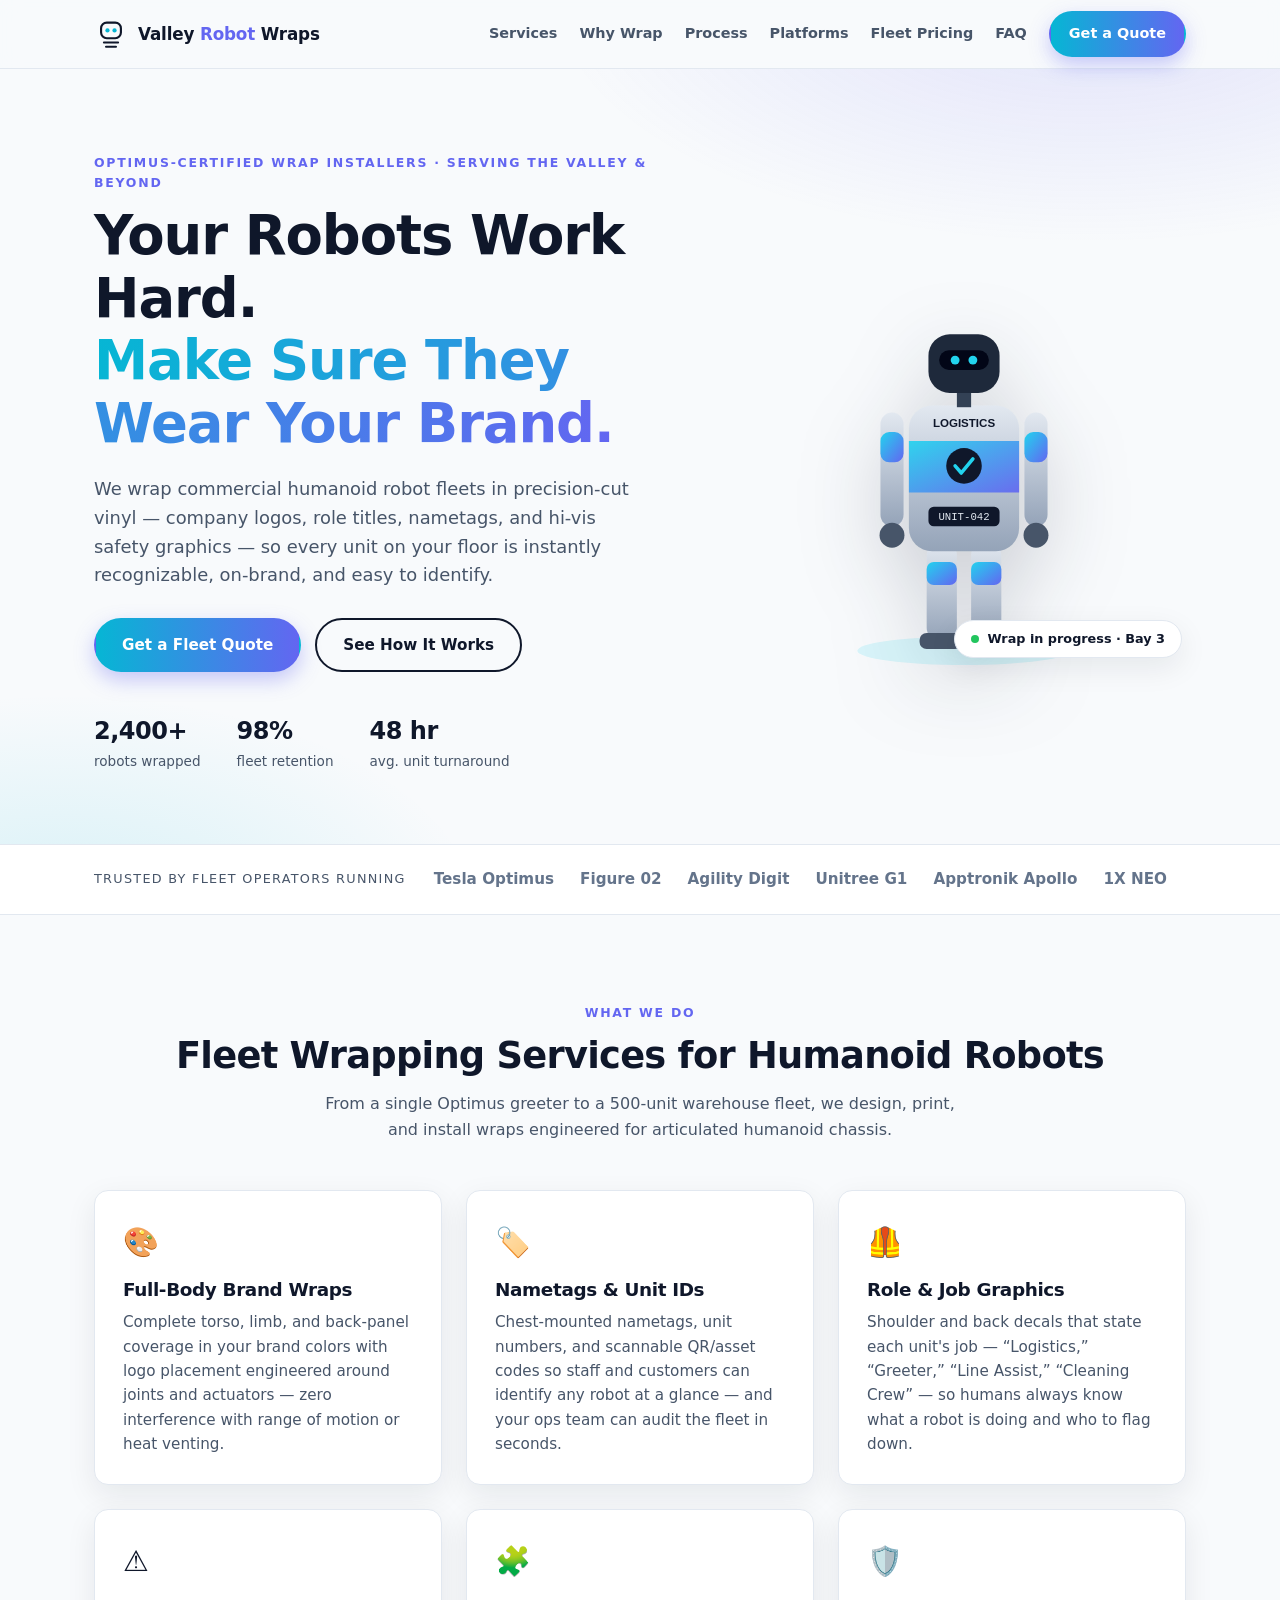
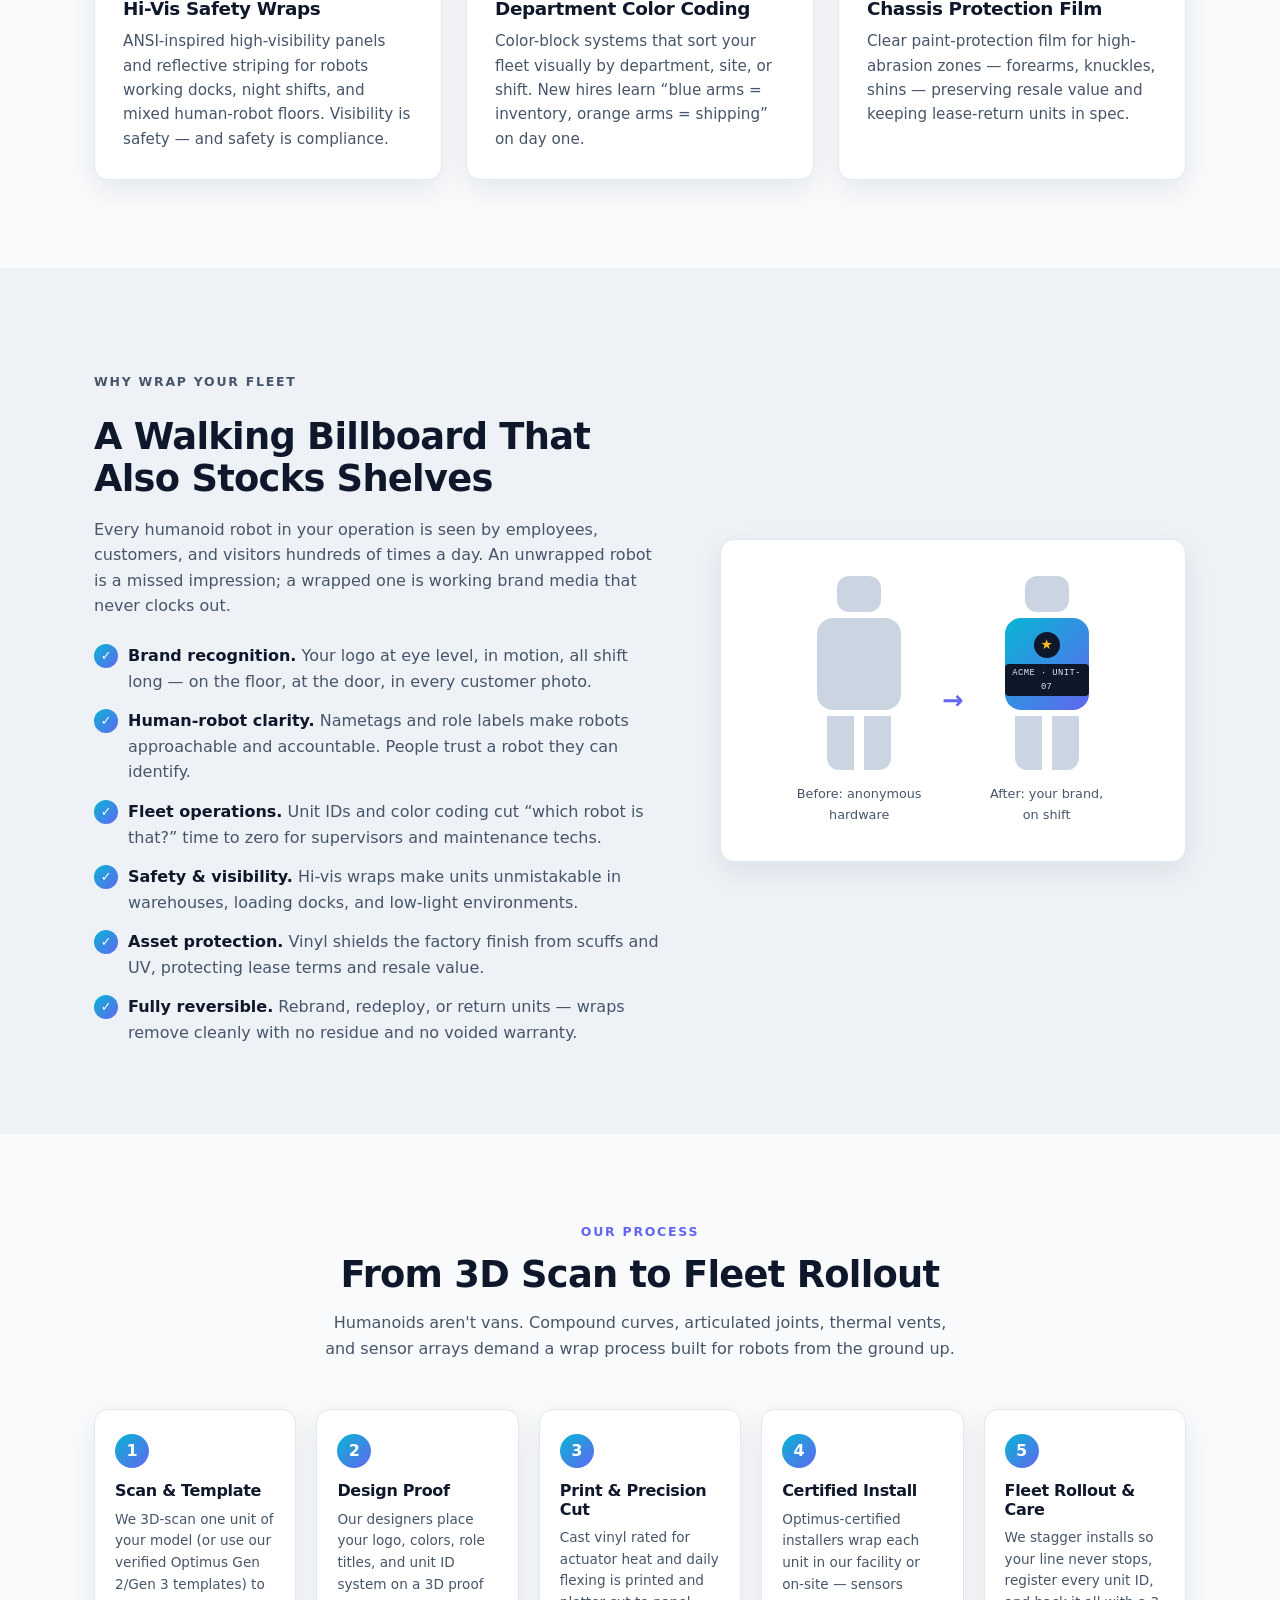
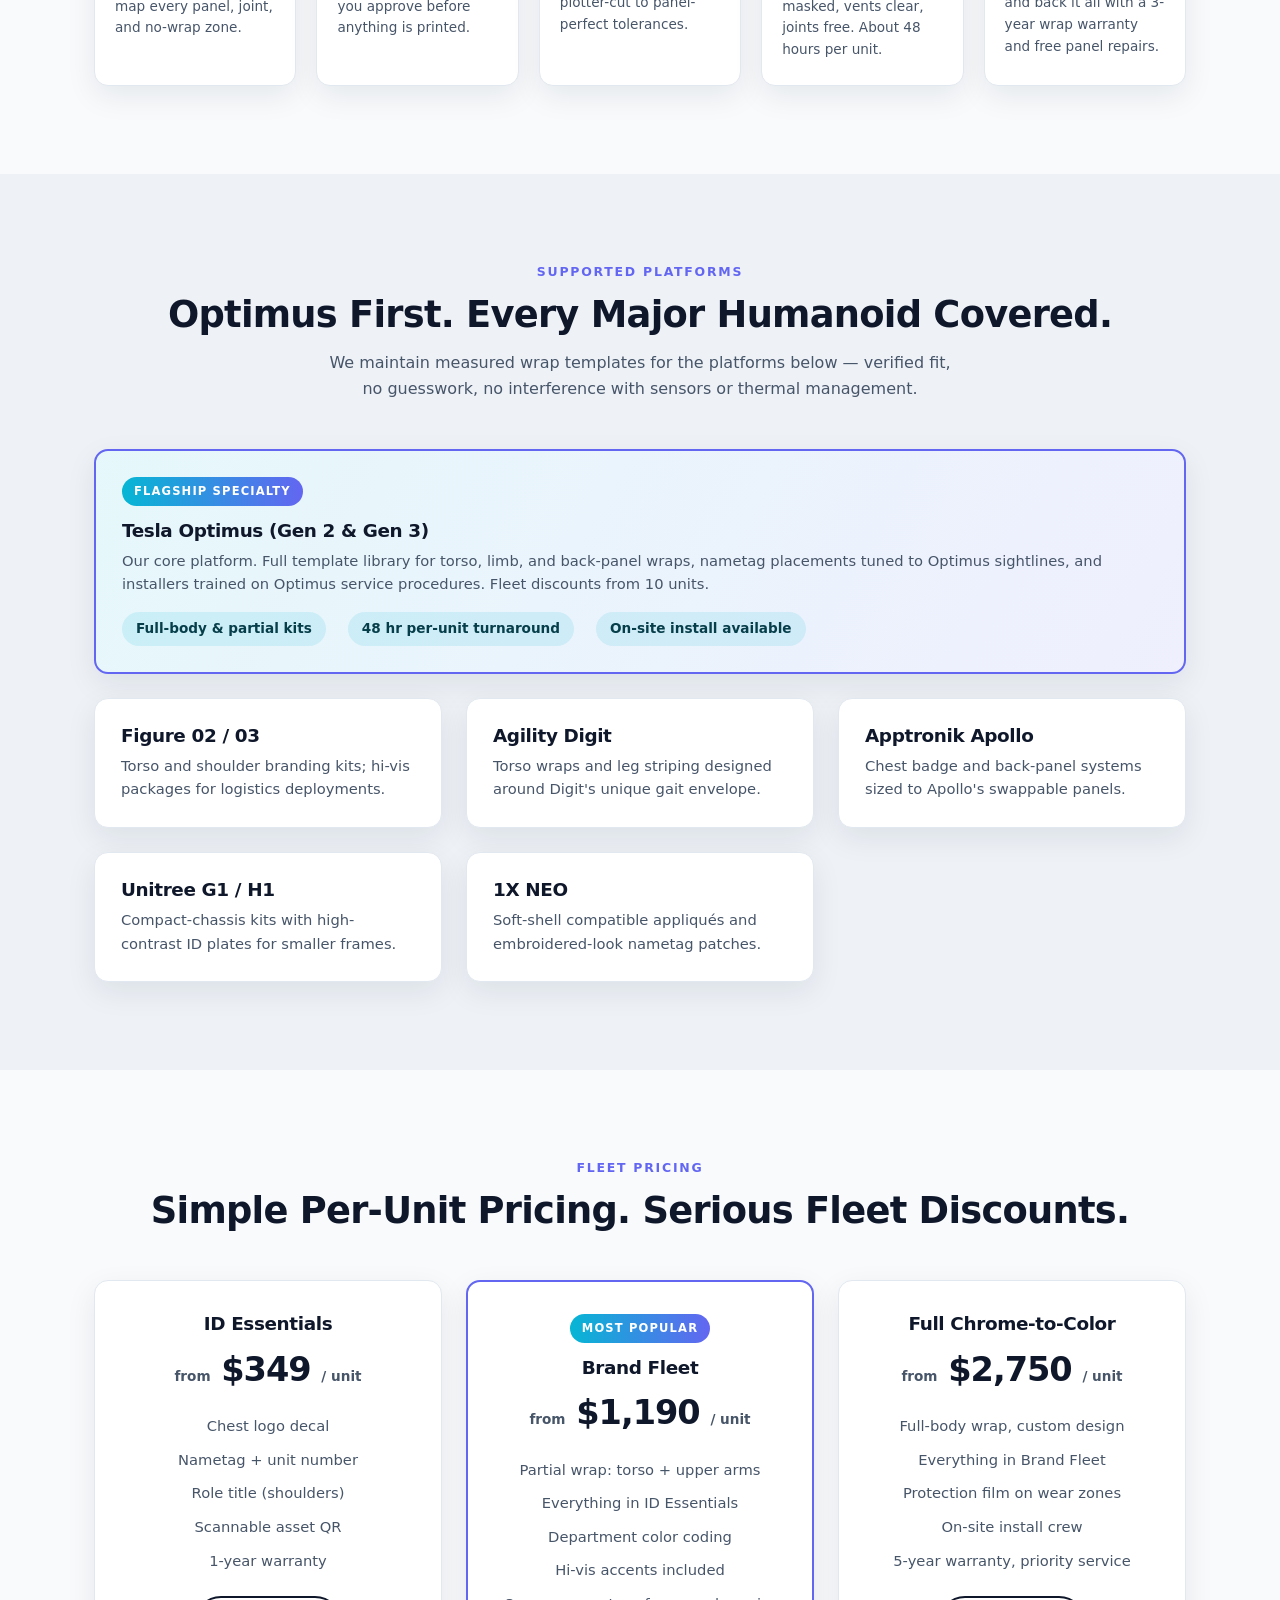
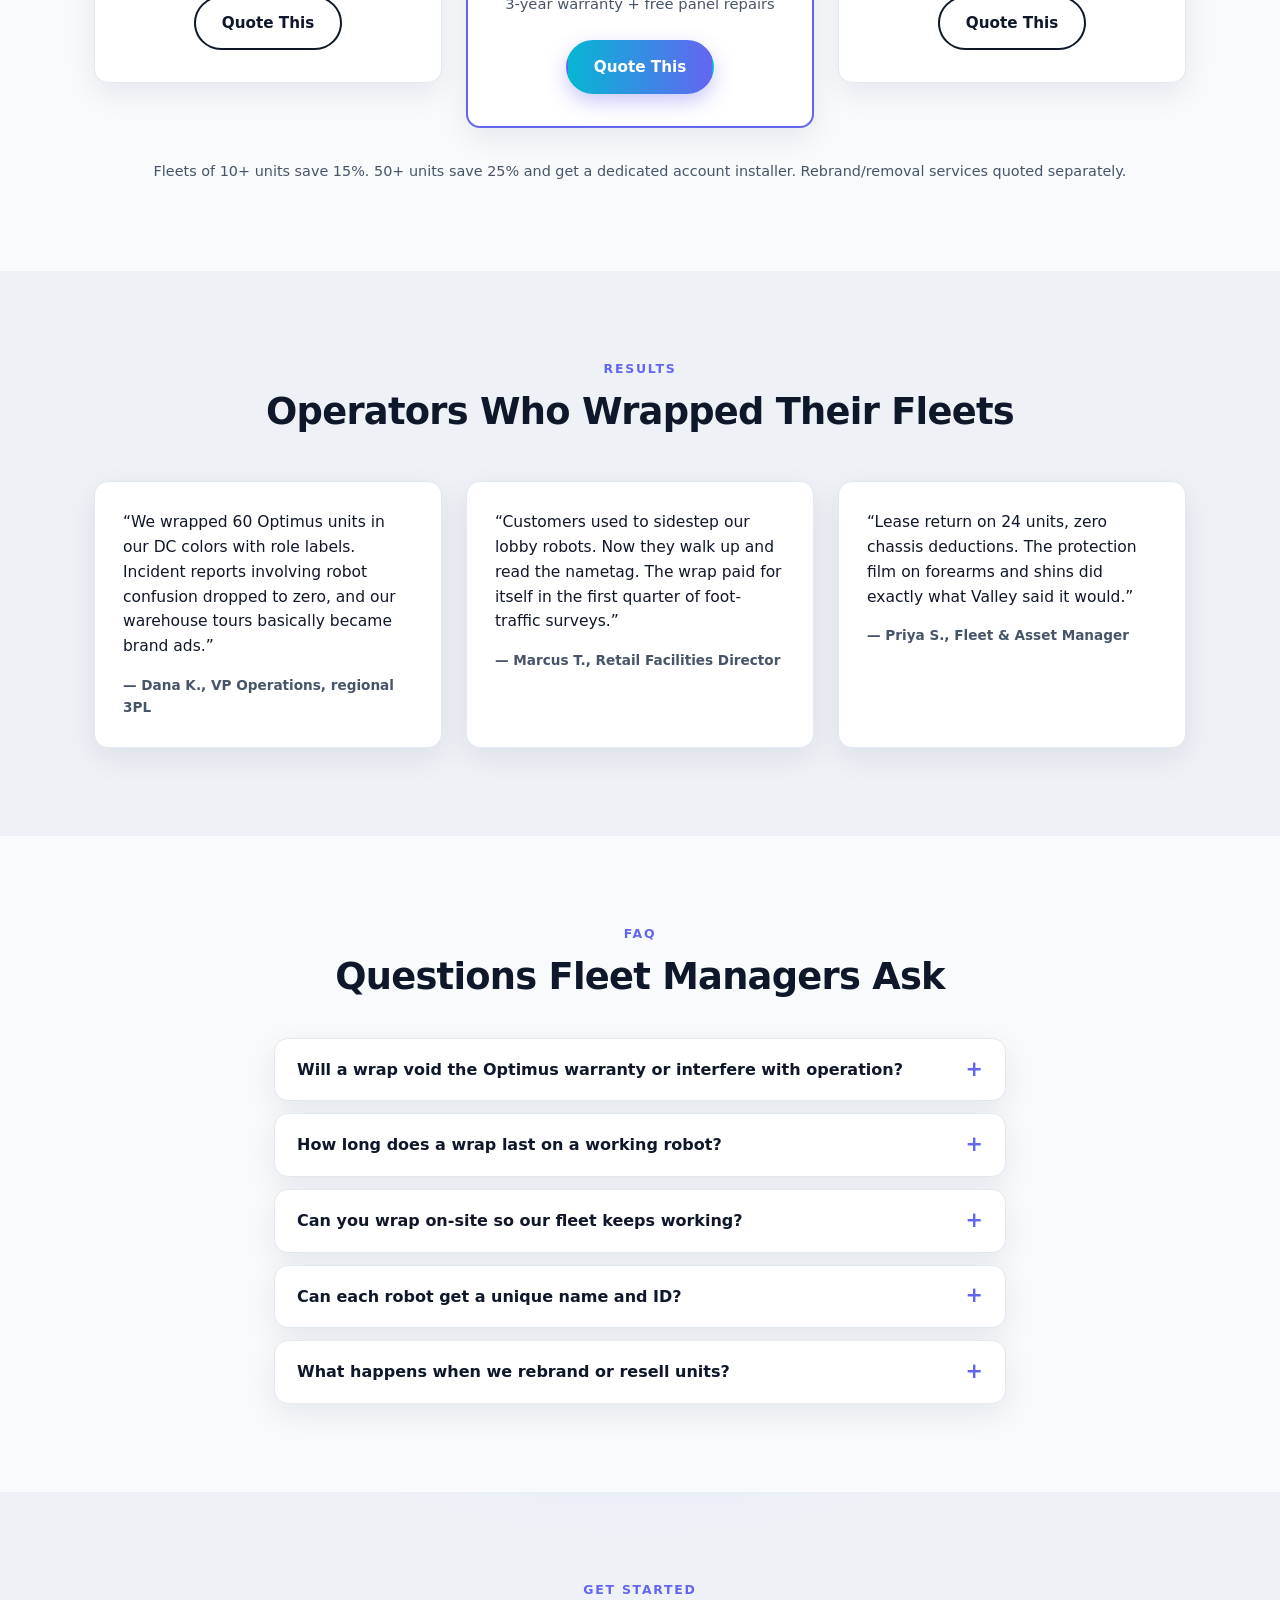
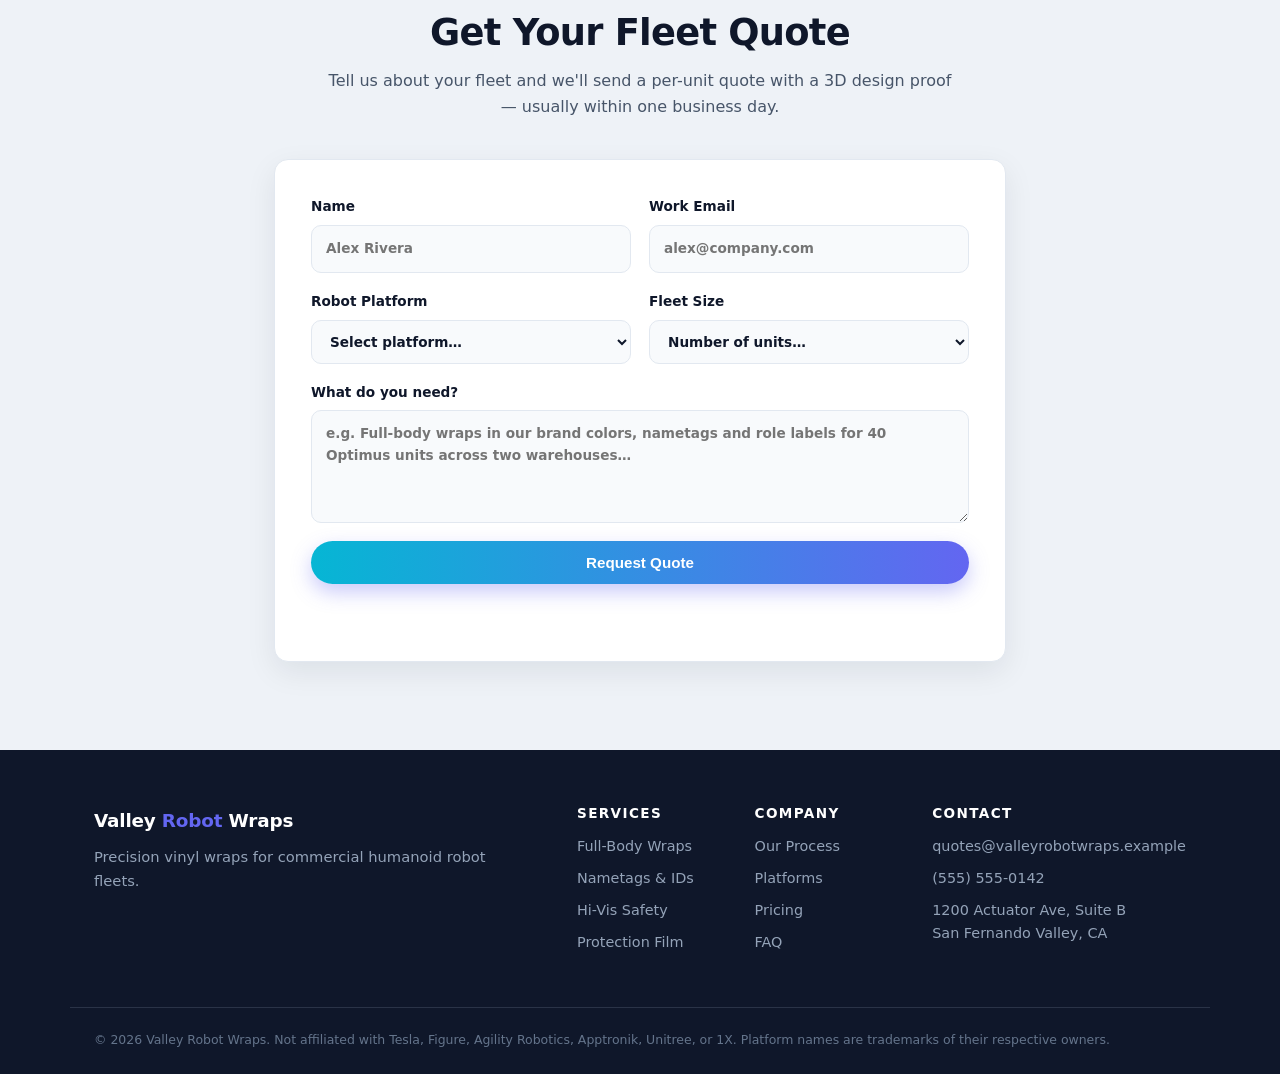
==== index.html @ a6873494 "Add Valley Robot Wraps marketing site for humanoid robot fleet wrapping Static single-page site for " ====
<!DOCTYPE html>
<html lang="en">
<head>
  <meta charset="UTF-8">
  <meta name="viewport" content="width=device-width, initial-scale=1.0">
  <title>Valley Robot Wraps — Humanoid Robot Fleet Branding &amp; Vinyl Wraps</title>
  <meta name="description" content="Valley Robot Wraps applies precision vinyl wraps to commercial humanoid robot fleets — company logos, role labels, nametags, and hi-vis safety graphics. Optimus-certified installers.">
  <link rel="preconnect" href="https://fonts.googleapis.com">
  <link rel="icon" href="data:image/svg+xml,<svg xmlns='http://www.w3.org/2000/svg' viewBox='0 0 100 100'><text y='.9em' font-size='90'>🤖</text></svg>">
  <link rel="stylesheet" href="css/style.css">
</head>
<body>

  <!-- ===== Header ===== -->
  <header class="site-header" id="top">
    <div class="container header-inner">
      <a class="logo" href="#top" aria-label="Valley Robot Wraps home">
        <svg class="logo-mark" viewBox="0 0 48 48" aria-hidden="true">
          <rect x="10" y="8" width="28" height="22" rx="8" fill="none" stroke="currentColor" stroke-width="3"/>
          <circle cx="19" cy="19" r="3" fill="var(--accent)"/>
          <circle cx="29" cy="19" r="3" fill="var(--accent)"/>
          <path d="M14 36h20M17 42h14" stroke="currentColor" stroke-width="3" stroke-linecap="round"/>
        </svg>
        <span class="logo-text">Valley <em>Robot</em> Wraps</span>
      </a>
      <nav class="site-nav" id="site-nav" aria-label="Main navigation">
        <a href="#services">Services</a>
        <a href="#why-wrap">Why Wrap</a>
        <a href="#process">Process</a>
        <a href="#platforms">Platforms</a>
        <a href="#pricing">Fleet Pricing</a>
        <a href="#faq">FAQ</a>
        <a href="#quote" class="btn btn-small btn-accent">Get a Quote</a>
      </nav>
      <button class="nav-toggle" id="nav-toggle" aria-label="Toggle menu" aria-expanded="false">
        <span></span><span></span><span></span>
      </button>
    </div>
  </header>

  <main>
    <!-- ===== Hero ===== -->
    <section class="hero">
      <div class="container hero-inner">
        <div class="hero-copy">
          <p class="eyebrow">Optimus-Certified Wrap Installers · Serving the Valley &amp; Beyond</p>
          <h1>Your Robots Work Hard.<br><span class="grad">Make Sure They Wear Your Brand.</span></h1>
          <p class="lead">
            We wrap commercial humanoid robot fleets in precision-cut vinyl — company logos,
            role titles, nametags, and hi-vis safety graphics — so every unit on your floor
            is instantly recognizable, on-brand, and easy to identify.
          </p>
          <div class="hero-cta">
            <a class="btn btn-accent" href="#quote">Get a Fleet Quote</a>
            <a class="btn btn-ghost" href="#process">See How It Works</a>
          </div>
          <ul class="hero-stats">
            <li><strong>2,400+</strong><span>robots wrapped</span></li>
            <li><strong>98%</strong><span>fleet retention</span></li>
            <li><strong>48 hr</strong><span>avg. unit turnaround</span></li>
          </ul>
        </div>
        <div class="hero-art" aria-hidden="true">
          <!-- Wrapped humanoid robot illustration -->
          <svg viewBox="0 0 360 480" class="robot-svg">
            <defs>
              <linearGradient id="wrapGrad" x1="0" y1="0" x2="1" y2="1">
                <stop offset="0" stop-color="#22d3ee"/>
                <stop offset="1" stop-color="#6366f1"/>
              </linearGradient>
              <linearGradient id="bodyGrad" x1="0" y1="0" x2="0" y2="1">
                <stop offset="0" stop-color="#e2e8f0"/>
                <stop offset="1" stop-color="#94a3b8"/>
              </linearGradient>
            </defs>
            <!-- glow -->
            <ellipse cx="180" cy="452" rx="120" ry="16" fill="rgba(34,211,238,.15)"/>
            <!-- legs -->
            <rect x="138" y="330" width="34" height="110" rx="14" fill="url(#bodyGrad)"/>
            <rect x="188" y="330" width="34" height="110" rx="14" fill="url(#bodyGrad)"/>
            <rect x="138" y="352" width="34" height="26" rx="8" fill="url(#wrapGrad)"/>
            <rect x="188" y="352" width="34" height="26" rx="8" fill="url(#wrapGrad)"/>
            <rect x="130" y="432" width="48" height="18" rx="8" fill="#475569"/>
            <rect x="182" y="432" width="48" height="18" rx="8" fill="#475569"/>
            <!-- torso, wrapped -->
            <rect x="118" y="176" width="124" height="164" rx="26" fill="url(#bodyGrad)"/>
            <path d="M118 216 h124 v58 a0 0 0 0 1 0 0 h-124 z" fill="url(#wrapGrad)" opacity=".92"/>
            <!-- chest logo badge -->
            <circle cx="180" cy="244" r="20" fill="#0f172a"/>
            <path d="M170 244l7 8 13-16" stroke="#22d3ee" stroke-width="4" fill="none" stroke-linecap="round" stroke-linejoin="round"/>
            <!-- nametag -->
            <rect x="140" y="290" width="80" height="22" rx="6" fill="#0f172a"/>
            <text x="180" y="305" text-anchor="middle" font-family="monospace" font-size="12" fill="#e2e8f0">UNIT-042</text>
            <!-- arms -->
            <rect x="86" y="184" width="26" height="128" rx="13" fill="url(#bodyGrad)"/>
            <rect x="248" y="184" width="26" height="128" rx="13" fill="url(#bodyGrad)"/>
            <rect x="86" y="206" width="26" height="34" rx="10" fill="url(#wrapGrad)"/>
            <rect x="248" y="206" width="26" height="34" rx="10" fill="url(#wrapGrad)"/>
            <circle cx="99" cy="322" r="14" fill="#475569"/>
            <circle cx="261" cy="322" r="14" fill="#475569"/>
            <!-- head -->
            <rect x="140" y="96" width="80" height="66" rx="24" fill="#1e293b"/>
            <rect x="152" y="114" width="56" height="22" rx="11" fill="#020617"/>
            <circle cx="170" cy="125" r="5" fill="#22d3ee"/>
            <circle cx="190" cy="125" r="5" fill="#22d3ee"/>
            <rect x="172" y="162" width="16" height="16" fill="#334155"/>
            <!-- shoulder role stripe -->
            <text x="180" y="200" text-anchor="middle" font-family="Arial, sans-serif" font-weight="700" font-size="13" fill="#0f172a">LOGISTICS</text>
          </svg>
          <div class="hero-badge">
            <span class="dot"></span> Wrap in progress · Bay 3
          </div>
        </div>
      </div>
    </section>

    <!-- ===== Trust bar ===== -->
    <section class="trustbar" aria-label="Trusted by">
      <div class="container">
        <p>Trusted by fleet operators running</p>
        <ul>
          <li>Tesla Optimus</li>
          <li>Figure 02</li>
          <li>Agility Digit</li>
          <li>Unitree G1</li>
          <li>Apptronik Apollo</li>
          <li>1X NEO</li>
        </ul>
      </div>
    </section>

    <!-- ===== Services ===== -->
    <section class="section" id="services">
      <div class="container">
        <p class="eyebrow center">What We Do</p>
        <h2 class="center">Fleet Wrapping Services for Humanoid Robots</h2>
        <p class="section-sub center">
          From a single Optimus greeter to a 500-unit warehouse fleet, we design, print,
          and install wraps engineered for articulated humanoid chassis.
        </p>
        <div class="grid cards-3">
          <article class="card">
            <div class="card-icon" aria-hidden="true">🎨</div>
            <h3>Full-Body Brand Wraps</h3>
            <p>Complete torso, limb, and back-panel coverage in your brand colors with logo
               placement engineered around joints and actuators — zero interference with
               range of motion or heat venting.</p>
          </article>
          <article class="card">
            <div class="card-icon" aria-hidden="true">🏷️</div>
            <h3>Nametags &amp; Unit IDs</h3>
            <p>Chest-mounted nametags, unit numbers, and scannable QR/asset codes so staff
               and customers can identify any robot at a glance — and your ops team can
               audit the fleet in seconds.</p>
          </article>
          <article class="card">
            <div class="card-icon" aria-hidden="true">🦺</div>
            <h3>Role &amp; Job Graphics</h3>
            <p>Shoulder and back decals that state each unit's job — “Logistics,”
               “Greeter,” “Line Assist,” “Cleaning Crew” — so humans always know what a
               robot is doing and who to flag down.</p>
          </article>
          <article class="card">
            <div class="card-icon" aria-hidden="true">⚠️</div>
            <h3>Hi-Vis Safety Wraps</h3>
            <p>ANSI-inspired high-visibility panels and reflective striping for robots
               working docks, night shifts, and mixed human-robot floors. Visibility is
               safety — and safety is compliance.</p>
          </article>
          <article class="card">
            <div class="card-icon" aria-hidden="true">🧩</div>
            <h3>Department Color Coding</h3>
            <p>Color-block systems that sort your fleet visually by department, site, or
               shift. New hires learn “blue arms = inventory, orange arms = shipping” on
               day one.</p>
          </article>
          <article class="card">
            <div class="card-icon" aria-hidden="true">🛡️</div>
            <h3>Chassis Protection Film</h3>
            <p>Clear paint-protection film for high-abrasion zones — forearms, knuckles,
               shins — preserving resale value and keeping lease-return units in
               spec.</p>
          </article>
        </div>
      </div>
    </section>

    <!-- ===== Why Wrap ===== -->
    <section class="section alt" id="why-wrap">
      <div class="container split">
        <div class="split-copy">
          <p class="eyebrow">Why Wrap Your Fleet</p>
          <h2>A Walking Billboard That Also Stocks Shelves</h2>
          <p>
            Every humanoid robot in your operation is seen by employees, customers, and
            visitors hundreds of times a day. An unwrapped robot is a missed impression;
            a wrapped one is working brand media that never clocks out.
          </p>
          <ul class="checklist">
            <li><strong>Brand recognition.</strong> Your logo at eye level, in motion, all shift long — on the floor, at the door, in every customer photo.</li>
            <li><strong>Human-robot clarity.</strong> Nametags and role labels make robots approachable and accountable. People trust a robot they can identify.</li>
            <li><strong>Fleet operations.</strong> Unit IDs and color coding cut “which robot is that?” time to zero for supervisors and maintenance techs.</li>
            <li><strong>Safety &amp; visibility.</strong> Hi-vis wraps make units unmistakable in warehouses, loading docks, and low-light environments.</li>
            <li><strong>Asset protection.</strong> Vinyl shields the factory finish from scuffs and UV, protecting lease terms and resale value.</li>
            <li><strong>Fully reversible.</strong> Rebrand, redeploy, or return units — wraps remove cleanly with no residue and no voided warranty.</li>
          </ul>
        </div>
        <div class="split-art" aria-hidden="true">
          <div class="compare">
            <div class="compare-col">
              <div class="mini-bot plain">
                <div class="mb-head"></div>
                <div class="mb-torso"></div>
                <div class="mb-legs"></div>
              </div>
              <p class="compare-label">Before: anonymous hardware</p>
            </div>
            <div class="compare-arrow">→</div>
            <div class="compare-col">
              <div class="mini-bot wrapped">
                <div class="mb-head"></div>
                <div class="mb-torso"><span class="mb-logo">★</span><span class="mb-tag">ACME · UNIT-07</span></div>
                <div class="mb-legs"></div>
              </div>
              <p class="compare-label">After: your brand, on shift</p>
            </div>
          </div>
        </div>
      </div>
    </section>

    <!-- ===== Process ===== -->
    <section class="section" id="process">
      <div class="container">
        <p class="eyebrow center">Our Process</p>
        <h2 class="center">From 3D Scan to Fleet Rollout</h2>
        <p class="section-sub center">
          Humanoids aren't vans. Compound curves, articulated joints, thermal vents, and
          sensor arrays demand a wrap process built for robots from the ground up.
        </p>
        <ol class="steps">
          <li class="step">
            <span class="step-num">1</span>
            <h3>Scan &amp; Template</h3>
            <p>We 3D-scan one unit of your model (or use our verified Optimus Gen 2/Gen 3
               templates) to map every panel, joint, and no-wrap zone.</p>
          </li>
          <li class="step">
            <span class="step-num">2</span>
            <h3>Design Proof</h3>
            <p>Our designers place your logo, colors, role titles, and unit ID system on a
               3D proof you approve before anything is printed.</p>
          </li>
          <li class="step">
            <span class="step-num">3</span>
            <h3>Print &amp; Precision Cut</h3>
            <p>Cast vinyl rated for actuator heat and daily flexing is printed and
               plotter-cut to panel-perfect tolerances.</p>
          </li>
          <li class="step">
            <span class="step-num">4</span>
            <h3>Certified Install</h3>
            <p>Optimus-certified installers wrap each unit in our facility or on-site —
               sensors masked, vents clear, joints free. About 48 hours per unit.</p>
          </li>
          <li class="step">
            <span class="step-num">5</span>
            <h3>Fleet Rollout &amp; Care</h3>
            <p>We stagger installs so your line never stops, register every unit ID, and
               back it all with a 3-year wrap warranty and free panel repairs.</p>
          </li>
        </ol>
      </div>
    </section>

    <!-- ===== Platforms ===== -->
    <section class="section alt" id="platforms">
      <div class="container">
        <p class="eyebrow center">Supported Platforms</p>
        <h2 class="center">Optimus First. Every Major Humanoid Covered.</h2>
        <p class="section-sub center">
          We maintain measured wrap templates for the platforms below — verified fit,
          no guesswork, no interference with sensors or thermal management.
        </p>
        <div class="grid platforms-grid">
          <article class="platform featured">
            <span class="platform-flag">Flagship Specialty</span>
            <h3>Tesla Optimus (Gen 2 &amp; Gen 3)</h3>
            <p>Our core platform. Full template library for torso, limb, and back-panel
               wraps, nametag placements tuned to Optimus sightlines, and installers
               trained on Optimus service procedures. Fleet discounts from 10 units.</p>
            <ul class="platform-meta">
              <li>Full-body &amp; partial kits</li>
              <li>48 hr per-unit turnaround</li>
              <li>On-site install available</li>
            </ul>
          </article>
          <article class="platform"><h3>Figure 02 / 03</h3><p>Torso and shoulder branding kits; hi-vis packages for logistics deployments.</p></article>
          <article class="platform"><h3>Agility Digit</h3><p>Torso wraps and leg striping designed around Digit's unique gait envelope.</p></article>
          <article class="platform"><h3>Apptronik Apollo</h3><p>Chest badge and back-panel systems sized to Apollo's swappable panels.</p></article>
          <article class="platform"><h3>Unitree G1 / H1</h3><p>Compact-chassis kits with high-contrast ID plates for smaller frames.</p></article>
          <article class="platform"><h3>1X NEO</h3><p>Soft-shell compatible appliqués and embroidered-look nametag patches.</p></article>
        </div>
      </div>
    </section>

    <!-- ===== Pricing ===== -->
    <section class="section" id="pricing">
      <div class="container">
        <p class="eyebrow center">Fleet Pricing</p>
        <h2 class="center">Simple Per-Unit Pricing. Serious Fleet Discounts.</h2>
        <div class="grid pricing-grid">
          <article class="price-card">
            <h3>ID Essentials</h3>
            <p class="price"><span>from</span> $349 <span>/ unit</span></p>
            <ul>
              <li>Chest logo decal</li>
              <li>Nametag + unit number</li>
              <li>Role title (shoulders)</li>
              <li>Scannable asset QR</li>
              <li>1-year warranty</li>
            </ul>
            <a class="btn btn-ghost" href="#quote">Quote This</a>
          </article>
          <article class="price-card featured">
            <span class="platform-flag">Most Popular</span>
            <h3>Brand Fleet</h3>
            <p class="price"><span>from</span> $1,190 <span>/ unit</span></p>
            <ul>
              <li>Partial wrap: torso + upper arms</li>
              <li>Everything in ID Essentials</li>
              <li>Department color coding</li>
              <li>Hi-vis accents included</li>
              <li>3-year warranty + free panel repairs</li>
            </ul>
            <a class="btn btn-accent" href="#quote">Quote This</a>
          </article>
          <article class="price-card">
            <h3>Full Chrome-to-Color</h3>
            <p class="price"><span>from</span> $2,750 <span>/ unit</span></p>
            <ul>
              <li>Full-body wrap, custom design</li>
              <li>Everything in Brand Fleet</li>
              <li>Protection film on wear zones</li>
              <li>On-site install crew</li>
              <li>5-year warranty, priority service</li>
            </ul>
            <a class="btn btn-ghost" href="#quote">Quote This</a>
          </article>
        </div>
        <p class="pricing-note center">Fleets of 10+ units save 15%. 50+ units save 25% and get a dedicated account installer. Rebrand/removal services quoted separately.</p>
      </div>
    </section>

    <!-- ===== Testimonials ===== -->
    <section class="section alt" id="testimonials">
      <div class="container">
        <p class="eyebrow center">Results</p>
        <h2 class="center">Operators Who Wrapped Their Fleets</h2>
        <div class="grid cards-3">
          <blockquote class="quote-card">
            <p>“We wrapped 60 Optimus units in our DC colors with role labels. Incident
               reports involving robot confusion dropped to zero, and our warehouse tours
               basically became brand ads.”</p>
            <footer>— Dana K., VP Operations, regional 3PL</footer>
          </blockquote>
          <blockquote class="quote-card">
            <p>“Customers used to sidestep our lobby robots. Now they walk up and read the
               nametag. The wrap paid for itself in the first quarter of foot-traffic
               surveys.”</p>
            <footer>— Marcus T., Retail Facilities Director</footer>
          </blockquote>
          <blockquote class="quote-card">
            <p>“Lease return on 24 units, zero chassis deductions. The protection film on
               forearms and shins did exactly what Valley said it would.”</p>
            <footer>— Priya S., Fleet &amp; Asset Manager</footer>
          </blockquote>
        </div>
      </div>
    </section>

    <!-- ===== FAQ ===== -->
    <section class="section" id="faq">
      <div class="container narrow">
        <p class="eyebrow center">FAQ</p>
        <h2 class="center">Questions Fleet Managers Ask</h2>
        <div class="faq-list">
          <details>
            <summary>Will a wrap void the Optimus warranty or interfere with operation?</summary>
            <p>No. We use removable cast vinyl applied only to approved exterior panels.
               Sensor windows, cameras, thermal vents, joint boots, and charging contacts
               are templated as no-wrap zones. Wraps remove cleanly with no adhesive
               residue.</p>
          </details>
          <details>
            <summary>How long does a wrap last on a working robot?</summary>
            <p>Rated for 5 years of daily duty cycles. High-flex zones (elbows, hips) use a
               stretch-rated film and are covered by our free panel-repair program for the
               warranty period.</p>
          </details>
          <details>
            <summary>Can you wrap on-site so our fleet keeps working?</summary>
            <p>Yes. For fleets of 10+ we send a certified install crew and wrap in rotating
               batches — typically 4–6 units out of service at a time — so throughput
               never drops.</p>
          </details>
          <details>
            <summary>Can each robot get a unique name and ID?</summary>
            <p>That's our specialty. Every unit can carry an individual nametag, unit
               number, role title, and scannable QR asset code — all managed in a fleet
               manifest we hand back to your ops team.</p>
          </details>
          <details>
            <summary>What happens when we rebrand or resell units?</summary>
            <p>We remove or re-skin. Removal restores the factory finish; re-skins reuse
               your existing templates, so a rebrand costs a fraction of the original
               wrap.</p>
          </details>
        </div>
      </div>
    </section>

    <!-- ===== Quote ===== -->
    <section class="section quote-section" id="quote">
      <div class="container narrow">
        <p class="eyebrow center">Get Started</p>
        <h2 class="center">Get Your Fleet Quote</h2>
        <p class="section-sub center">Tell us about your fleet and we'll send a per-unit quote with a 3D design proof — usually within one business day.</p>
        <form class="quote-form" id="quote-form" novalidate>
          <div class="form-row">
            <label>Name
              <input type="text" name="name" required autocomplete="name" placeholder="Alex Rivera">
            </label>
            <label>Work Email
              <input type="email" name="email" required autocomplete="email" placeholder="alex@company.com">
            </label>
          </div>
          <div class="form-row">
            <label>Robot Platform
              <select name="platform" required>
                <option value="">Select platform…</option>
                <option>Tesla Optimus Gen 3</option>
                <option>Tesla Optimus Gen 2</option>
                <option>Figure 02 / 03</option>
                <option>Agility Digit</option>
                <option>Apptronik Apollo</option>
                <option>Unitree G1 / H1</option>
                <option>1X NEO</option>
                <option>Other / mixed fleet</option>
              </select>
            </label>
            <label>Fleet Size
              <select name="fleet_size" required>
                <option value="">Number of units…</option>
                <option>1–9 units</option>
                <option>10–49 units (15% fleet discount)</option>
                <option>50–199 units (25% fleet discount)</option>
                <option>200+ units</option>
              </select>
            </label>
          </div>
          <label>What do you need?
            <textarea name="details" rows="4" placeholder="e.g. Full-body wraps in our brand colors, nametags and role labels for 40 Optimus units across two warehouses…"></textarea>
          </label>
          <button type="submit" class="btn btn-accent btn-wide">Request Quote</button>
          <p class="form-status" id="form-status" role="status" aria-live="polite"></p>
        </form>
      </div>
    </section>
  </main>

  <!-- ===== Footer ===== -->
  <footer class="site-footer">
    <div class="container footer-inner">
      <div>
        <p class="logo-text">Valley <em>Robot</em> Wraps</p>
        <p class="footer-tag">Precision vinyl wraps for commercial humanoid robot fleets.</p>
      </div>
      <div class="footer-cols">
        <div>
          <h4>Services</h4>
          <a href="#services">Full-Body Wraps</a>
          <a href="#services">Nametags &amp; IDs</a>
          <a href="#services">Hi-Vis Safety</a>
          <a href="#services">Protection Film</a>
        </div>
        <div>
          <h4>Company</h4>
          <a href="#process">Our Process</a>
          <a href="#platforms">Platforms</a>
          <a href="#pricing">Pricing</a>
          <a href="#faq">FAQ</a>
        </div>
        <div>
          <h4>Contact</h4>
          <a href="mailto:quotes@valleyrobotwraps.example">quotes@valleyrobotwraps.example</a>
          <a href="tel:+15555550142">(555) 555-0142</a>
          <p>1200 Actuator Ave, Suite B<br>San Fernando Valley, CA</p>
        </div>
      </div>
    </div>
    <div class="container footer-legal">
      <p>© <span id="year"></span> Valley Robot Wraps. Not affiliated with Tesla, Figure, Agility Robotics, Apptronik, Unitree, or 1X. Platform names are trademarks of their respective owners.</p>
    </div>
  </footer>

  <script src="js/main.js"></script>
</body>
</html>
---- css/style.css ----
/* ============================================================
   Valley Robot Wraps — site styles
   ============================================================ */

:root {
  --bg: #f8fafc;
  --bg-alt: #eef2f7;
  --surface: #ffffff;
  --ink: #0f172a;
  --ink-soft: #475569;
  --line: #e2e8f0;
  --accent: #06b6d4;
  --accent-2: #6366f1;
  --accent-ink: #063e4a;
  --radius: 14px;
  --shadow: 0 10px 30px rgba(15, 23, 42, .08);
  --max: 1140px;
}

* { box-sizing: border-box; margin: 0; padding: 0; }

html { scroll-behavior: smooth; scroll-padding-top: 84px; }

body {
  font-family: "Inter", "Segoe UI", system-ui, -apple-system, sans-serif;
  color: var(--ink);
  background: var(--bg);
  line-height: 1.6;
  -webkit-font-smoothing: antialiased;
}

img, svg { max-width: 100%; display: block; }

.container { max-width: var(--max); margin: 0 auto; padding: 0 24px; }
.narrow { max-width: 780px; }
.center { text-align: center; }

h1, h2, h3, h4 { line-height: 1.15; letter-spacing: -.02em; }
h1 { font-size: clamp(2.1rem, 4.5vw, 3.4rem); }
h2 { font-size: clamp(1.6rem, 3vw, 2.3rem); }
h3 { font-size: 1.15rem; }

.eyebrow {
  text-transform: uppercase;
  letter-spacing: .14em;
  font-size: .78rem;
  font-weight: 700;
  color: var(--accent-2);
  margin-bottom: .75rem;
}

.section { padding: 88px 0; }
.section.alt { background: var(--bg-alt); }
.section-sub {
  color: var(--ink-soft);
  max-width: 640px;
  margin: 14px auto 0;
}

.grad {
  background: linear-gradient(90deg, var(--accent), var(--accent-2));
  -webkit-background-clip: text;
  background-clip: text;
  color: transparent;
}

/* ---------- Buttons ---------- */
.btn {
  display: inline-block;
  padding: 13px 26px;
  border-radius: 999px;
  font-weight: 700;
  font-size: .95rem;
  text-decoration: none;
  border: 2px solid transparent;
  cursor: pointer;
  transition: transform .15s ease, box-shadow .15s ease, background .15s ease;
}
.btn:hover { transform: translateY(-2px); }
.btn-accent {
  background: linear-gradient(90deg, var(--accent), var(--accent-2));
  color: #fff;
  box-shadow: 0 8px 20px rgba(99, 102, 241, .35);
}
.btn-ghost {
  border-color: var(--ink);
  color: var(--ink);
  background: transparent;
}
.btn-small { padding: 9px 18px; font-size: .85rem; }
.btn-wide { width: 100%; border: none; }

/* ---------- Header ---------- */
.site-header {
  position: sticky;
  top: 0;
  z-index: 50;
  background: rgba(248, 250, 252, .88);
  backdrop-filter: blur(10px);
  border-bottom: 1px solid var(--line);
}
.header-inner {
  display: flex;
  align-items: center;
  justify-content: space-between;
  height: 68px;
  gap: 16px;
}
.logo {
  display: flex;
  align-items: center;
  gap: 10px;
  text-decoration: none;
  color: var(--ink);
}
.logo-mark { width: 34px; height: 34px; }
.logo-text { font-weight: 800; font-size: 1.05rem; letter-spacing: -.01em; }
.logo-text em { font-style: normal; color: var(--accent-2); }

.site-nav { display: flex; align-items: center; gap: 22px; }
.site-nav a {
  text-decoration: none;
  color: var(--ink-soft);
  font-weight: 600;
  font-size: .9rem;
}
.site-nav a:hover { color: var(--ink); }
.site-nav .btn { color: #fff; }

.nav-toggle {
  display: none;
  flex-direction: column;
  gap: 5px;
  background: none;
  border: 0;
  padding: 8px;
  cursor: pointer;
}
.nav-toggle span {
  width: 24px;
  height: 2.5px;
  background: var(--ink);
  border-radius: 2px;
  transition: transform .2s ease, opacity .2s ease;
}

/* ---------- Hero ---------- */
.hero {
  background:
    radial-gradient(900px 420px at 85% -10%, rgba(99, 102, 241, .16), transparent 60%),
    radial-gradient(700px 380px at 5% 110%, rgba(6, 182, 212, .14), transparent 60%);
  padding: 84px 0 72px;
}
.hero-inner {
  display: grid;
  grid-template-columns: 1.15fr .85fr;
  gap: 48px;
  align-items: center;
}
.hero .lead {
  margin: 20px 0 28px;
  font-size: 1.12rem;
  color: var(--ink-soft);
  max-width: 34rem;
}
.hero-cta { display: flex; gap: 14px; flex-wrap: wrap; }
.hero-stats {
  display: flex;
  gap: 36px;
  list-style: none;
  margin-top: 40px;
}
.hero-stats li { display: flex; flex-direction: column; }
.hero-stats strong { font-size: 1.5rem; letter-spacing: -.02em; }
.hero-stats span { color: var(--ink-soft); font-size: .85rem; }

.hero-art { position: relative; display: flex; justify-content: center; }
.robot-svg {
  width: min(320px, 80%);
  filter: drop-shadow(0 24px 40px rgba(15, 23, 42, .18));
}
.hero-badge {
  position: absolute;
  bottom: 18px;
  right: 4px;
  background: var(--surface);
  border: 1px solid var(--line);
  border-radius: 999px;
  padding: 8px 16px;
  font-size: .8rem;
  font-weight: 600;
  box-shadow: var(--shadow);
  display: flex;
  align-items: center;
  gap: 8px;
}
.hero-badge .dot {
  width: 8px;
  height: 8px;
  border-radius: 50%;
  background: #22c55e;
  animation: pulse 1.6s infinite;
}
@keyframes pulse {
  0%, 100% { box-shadow: 0 0 0 0 rgba(34, 197, 94, .5); }
  60% { box-shadow: 0 0 0 7px rgba(34, 197, 94, 0); }
}

/* ---------- Trust bar ---------- */
.trustbar {
  border-block: 1px solid var(--line);
  padding: 22px 0;
  background: var(--surface);
}
.trustbar .container {
  display: flex;
  align-items: center;
  gap: 28px;
  flex-wrap: wrap;
}
.trustbar p {
  font-size: .8rem;
  text-transform: uppercase;
  letter-spacing: .1em;
  color: var(--ink-soft);
  white-space: nowrap;
}
.trustbar ul {
  display: flex;
  gap: 26px;
  flex-wrap: wrap;
  list-style: none;
}
.trustbar li { font-weight: 700; color: #64748b; font-size: .95rem; }

/* ---------- Cards ---------- */
.grid { display: grid; gap: 24px; margin-top: 48px; }
.cards-3 { grid-template-columns: repeat(3, 1fr); }

.card {
  background: var(--surface);
  border: 1px solid var(--line);
  border-radius: var(--radius);
  padding: 28px;
  box-shadow: var(--shadow);
  transition: transform .18s ease;
}
.card:hover { transform: translateY(-4px); }
.card-icon { font-size: 1.8rem; margin-bottom: 14px; }
.card h3 { margin-bottom: 10px; }
.card p { color: var(--ink-soft); font-size: .95rem; }

/* ---------- Why wrap / split ---------- */
.split {
  display: grid;
  grid-template-columns: 1.1fr .9fr;
  gap: 56px;
  align-items: center;
}
.split-copy > p { color: var(--ink-soft); margin: 16px 0 24px; }
.checklist { list-style: none; display: grid; gap: 14px; }
.checklist li {
  padding-left: 34px;
  position: relative;
  color: var(--ink-soft);
}
.checklist li::before {
  content: "✓";
  position: absolute;
  left: 0;
  top: 1px;
  width: 24px;
  height: 24px;
  border-radius: 50%;
  background: linear-gradient(135deg, var(--accent), var(--accent-2));
  color: #fff;
  font-size: .8rem;
  font-weight: 800;
  display: flex;
  align-items: center;
  justify-content: center;
}
.checklist strong { color: var(--ink); }

/* before/after mini robots */
.compare {
  display: flex;
  align-items: center;
  gap: 18px;
  justify-content: center;
  background: var(--surface);
  border: 1px solid var(--line);
  border-radius: var(--radius);
  padding: 36px 24px;
  box-shadow: var(--shadow);
}
.compare-col { text-align: center; }
.compare-arrow { font-size: 1.6rem; color: var(--accent-2); font-weight: 800; }
.compare-label { margin-top: 14px; font-size: .8rem; color: var(--ink-soft); max-width: 130px; }

.mini-bot { width: 110px; margin: 0 auto; }
.mini-bot .mb-head {
  width: 44px; height: 36px;
  margin: 0 auto 6px;
  border-radius: 12px;
  background: #cbd5e1;
}
.mini-bot .mb-torso {
  width: 84px; height: 92px;
  margin: 0 auto 6px;
  border-radius: 16px;
  background: #cbd5e1;
  display: flex;
  flex-direction: column;
  align-items: center;
  justify-content: center;
  gap: 6px;
}
.mini-bot .mb-legs {
  width: 64px; height: 54px;
  margin: 0 auto;
  border-radius: 0 0 12px 12px;
  background:
    linear-gradient(to right, #cbd5e1 42%, transparent 42%, transparent 58%, #cbd5e1 58%);
}
.mini-bot.wrapped .mb-torso {
  background: linear-gradient(135deg, var(--accent), var(--accent-2));
}
.mb-logo {
  width: 26px; height: 26px;
  border-radius: 50%;
  background: #0f172a;
  color: #fbbf24;
  font-size: .85rem;
  display: flex;
  align-items: center;
  justify-content: center;
}
.mb-tag {
  background: #0f172a;
  color: #e2e8f0;
  font-family: monospace;
  font-size: .55rem;
  padding: 2px 7px;
  border-radius: 4px;
  letter-spacing: .05em;
}

/* ---------- Process steps ---------- */
.steps {
  list-style: none;
  display: grid;
  grid-template-columns: repeat(5, 1fr);
  gap: 20px;
  margin-top: 48px;
  counter-reset: step;
}
.step {
  background: var(--surface);
  border: 1px solid var(--line);
  border-radius: var(--radius);
  padding: 24px 20px;
  box-shadow: var(--shadow);
}
.step-num {
  display: inline-flex;
  align-items: center;
  justify-content: center;
  width: 34px; height: 34px;
  border-radius: 50%;
  background: linear-gradient(135deg, var(--accent), var(--accent-2));
  color: #fff;
  font-weight: 800;
  margin-bottom: 14px;
}
.step h3 { font-size: 1rem; margin-bottom: 8px; }
.step p { font-size: .85rem; color: var(--ink-soft); }

/* ---------- Platforms ---------- */
.platforms-grid { grid-template-columns: repeat(3, 1fr); }
.platform {
  background: var(--surface);
  border: 1px solid var(--line);
  border-radius: var(--radius);
  padding: 26px;
  box-shadow: var(--shadow);
}
.platform h3 { margin-bottom: 8px; }
.platform p { color: var(--ink-soft); font-size: .92rem; }
.platform.featured {
  grid-column: 1 / -1;
  background:
    linear-gradient(120deg, rgba(6, 182, 212, .10), rgba(99, 102, 241, .10)),
    var(--surface);
  border: 2px solid var(--accent-2);
}
.platform-flag {
  display: inline-block;
  background: linear-gradient(90deg, var(--accent), var(--accent-2));
  color: #fff;
  font-size: .72rem;
  font-weight: 800;
  text-transform: uppercase;
  letter-spacing: .1em;
  padding: 5px 12px;
  border-radius: 999px;
  margin-bottom: 14px;
}
.platform-meta {
  list-style: none;
  display: flex;
  gap: 22px;
  flex-wrap: wrap;
  margin-top: 16px;
}
.platform-meta li {
  font-size: .85rem;
  font-weight: 700;
  color: var(--accent-ink);
  background: rgba(6, 182, 212, .12);
  padding: 6px 14px;
  border-radius: 999px;
}

/* ---------- Pricing ---------- */
.pricing-grid { grid-template-columns: repeat(3, 1fr); align-items: start; }
.price-card {
  background: var(--surface);
  border: 1px solid var(--line);
  border-radius: var(--radius);
  padding: 32px 28px;
  box-shadow: var(--shadow);
  text-align: center;
}
.price-card.featured { border: 2px solid var(--accent-2); transform: scale(1.03); }
.price-card h3 { margin-bottom: 8px; }
.price {
  font-size: 2.1rem;
  font-weight: 800;
  letter-spacing: -.03em;
  margin-bottom: 18px;
}
.price span { font-size: .85rem; font-weight: 600; color: var(--ink-soft); letter-spacing: 0; }
.price-card ul {
  list-style: none;
  display: grid;
  gap: 10px;
  margin-bottom: 24px;
  color: var(--ink-soft);
  font-size: .92rem;
}
.pricing-note { margin-top: 32px; color: var(--ink-soft); font-size: .9rem; }

/* ---------- Testimonials ---------- */
.quote-card {
  background: var(--surface);
  border: 1px solid var(--line);
  border-radius: var(--radius);
  padding: 28px;
  box-shadow: var(--shadow);
}
.quote-card p { font-size: .97rem; color: var(--ink); }
.quote-card footer { margin-top: 16px; font-size: .85rem; color: var(--ink-soft); font-weight: 600; }

/* ---------- FAQ ---------- */
.faq-list { margin-top: 40px; display: grid; gap: 12px; }
.faq-list details {
  background: var(--surface);
  border: 1px solid var(--line);
  border-radius: var(--radius);
  padding: 18px 22px;
  box-shadow: var(--shadow);
}
.faq-list summary {
  font-weight: 700;
  cursor: pointer;
  list-style: none;
  position: relative;
  padding-right: 28px;
}
.faq-list summary::-webkit-details-marker { display: none; }
.faq-list summary::after {
  content: "+";
  position: absolute;
  right: 0;
  top: 50%;
  transform: translateY(-50%);
  font-size: 1.3rem;
  color: var(--accent-2);
}
.faq-list details[open] summary::after { content: "–"; }
.faq-list details p { margin-top: 12px; color: var(--ink-soft); font-size: .95rem; }

/* ---------- Quote form ---------- */
.quote-section {
  background:
    radial-gradient(700px 360px at 50% -20%, rgba(99, 102, 241, .12), transparent 60%),
    var(--bg-alt);
}
.quote-form {
  margin-top: 40px;
  background: var(--surface);
  border: 1px solid var(--line);
  border-radius: var(--radius);
  padding: 36px;
  box-shadow: var(--shadow);
  display: grid;
  gap: 18px;
}
.form-row { display: grid; grid-template-columns: 1fr 1fr; gap: 18px; }
.quote-form label {
  display: grid;
  gap: 7px;
  font-weight: 700;
  font-size: .85rem;
}
.quote-form input,
.quote-form select,
.quote-form textarea {
  font: inherit;
  padding: 12px 14px;
  border: 1.5px solid var(--line);
  border-radius: 10px;
  background: var(--bg);
  color: var(--ink);
  width: 100%;
}
.quote-form input:focus,
.quote-form select:focus,
.quote-form textarea:focus {
  outline: none;
  border-color: var(--accent-2);
  box-shadow: 0 0 0 3px rgba(99, 102, 241, .18);
}
.form-status { min-height: 1.4em; font-weight: 700; text-align: center; }
.form-status.ok { color: #16a34a; }
.form-status.err { color: #dc2626; }

/* ---------- Footer ---------- */
.site-footer {
  background: #0f172a;
  color: #cbd5e1;
  padding: 56px 0 24px;
}
.footer-inner {
  display: grid;
  grid-template-columns: 1fr 1.4fr;
  gap: 48px;
}
.site-footer .logo-text { color: #fff; font-size: 1.15rem; }
.footer-tag { margin-top: 10px; color: #94a3b8; font-size: .92rem; max-width: 26rem; }
.footer-cols {
  display: grid;
  grid-template-columns: repeat(3, 1fr);
  gap: 24px;
}
.footer-cols h4 {
  color: #fff;
  font-size: .85rem;
  text-transform: uppercase;
  letter-spacing: .1em;
  margin-bottom: 14px;
}
.footer-cols a {
  display: block;
  color: #94a3b8;
  text-decoration: none;
  font-size: .9rem;
  margin-bottom: 9px;
}
.footer-cols a:hover { color: #fff; }
.footer-cols p { color: #94a3b8; font-size: .9rem; }
.footer-legal {
  margin-top: 44px;
  padding-top: 22px;
  border-top: 1px solid rgba(148, 163, 184, .2);
}
.footer-legal p { font-size: .78rem; color: #64748b; }

/* ---------- Reveal on scroll ---------- */
.reveal {
  opacity: 0;
  transform: translateY(18px);
  transition: opacity .5s ease, transform .5s ease;
}
.reveal.visible { opacity: 1; transform: none; }

@media (prefers-reduced-motion: reduce) {
  html { scroll-behavior: auto; }
  .reveal { opacity: 1; transform: none; transition: none; }
}

/* ---------- Responsive ---------- */
@media (max-width: 980px) {
  .hero-inner, .split { grid-template-columns: 1fr; }
  .hero-art { order: -1; }
  .cards-3, .platforms-grid, .pricing-grid { grid-template-columns: 1fr 1fr; }
  .steps { grid-template-columns: repeat(2, 1fr); }
  .price-card.featured { transform: none; }
  .footer-inner { grid-template-columns: 1fr; }
}

@media (max-width: 680px) {
  .cards-3, .platforms-grid, .pricing-grid, .steps, .form-row { grid-template-columns: 1fr; }
  .hero-stats { gap: 22px; flex-wrap: wrap; }
  .section { padding: 64px 0; }
  .compare { flex-direction: column; }
  .compare-arrow { transform: rotate(90deg); }

  .nav-toggle { display: flex; }
  .site-nav {
    display: none;
    position: absolute;
    top: 68px;
    left: 0;
    right: 0;
    flex-direction: column;
    align-items: flex-start;
    gap: 4px;
    background: var(--surface);
    border-bottom: 1px solid var(--line);
    padding: 16px 24px 20px;
    box-shadow: var(--shadow);
  }
  .site-nav.open { display: flex; }
  .site-nav a { padding: 9px 0; font-size: 1rem; width: 100%; }
  .site-nav .btn { text-align: center; margin-top: 8px; }
}
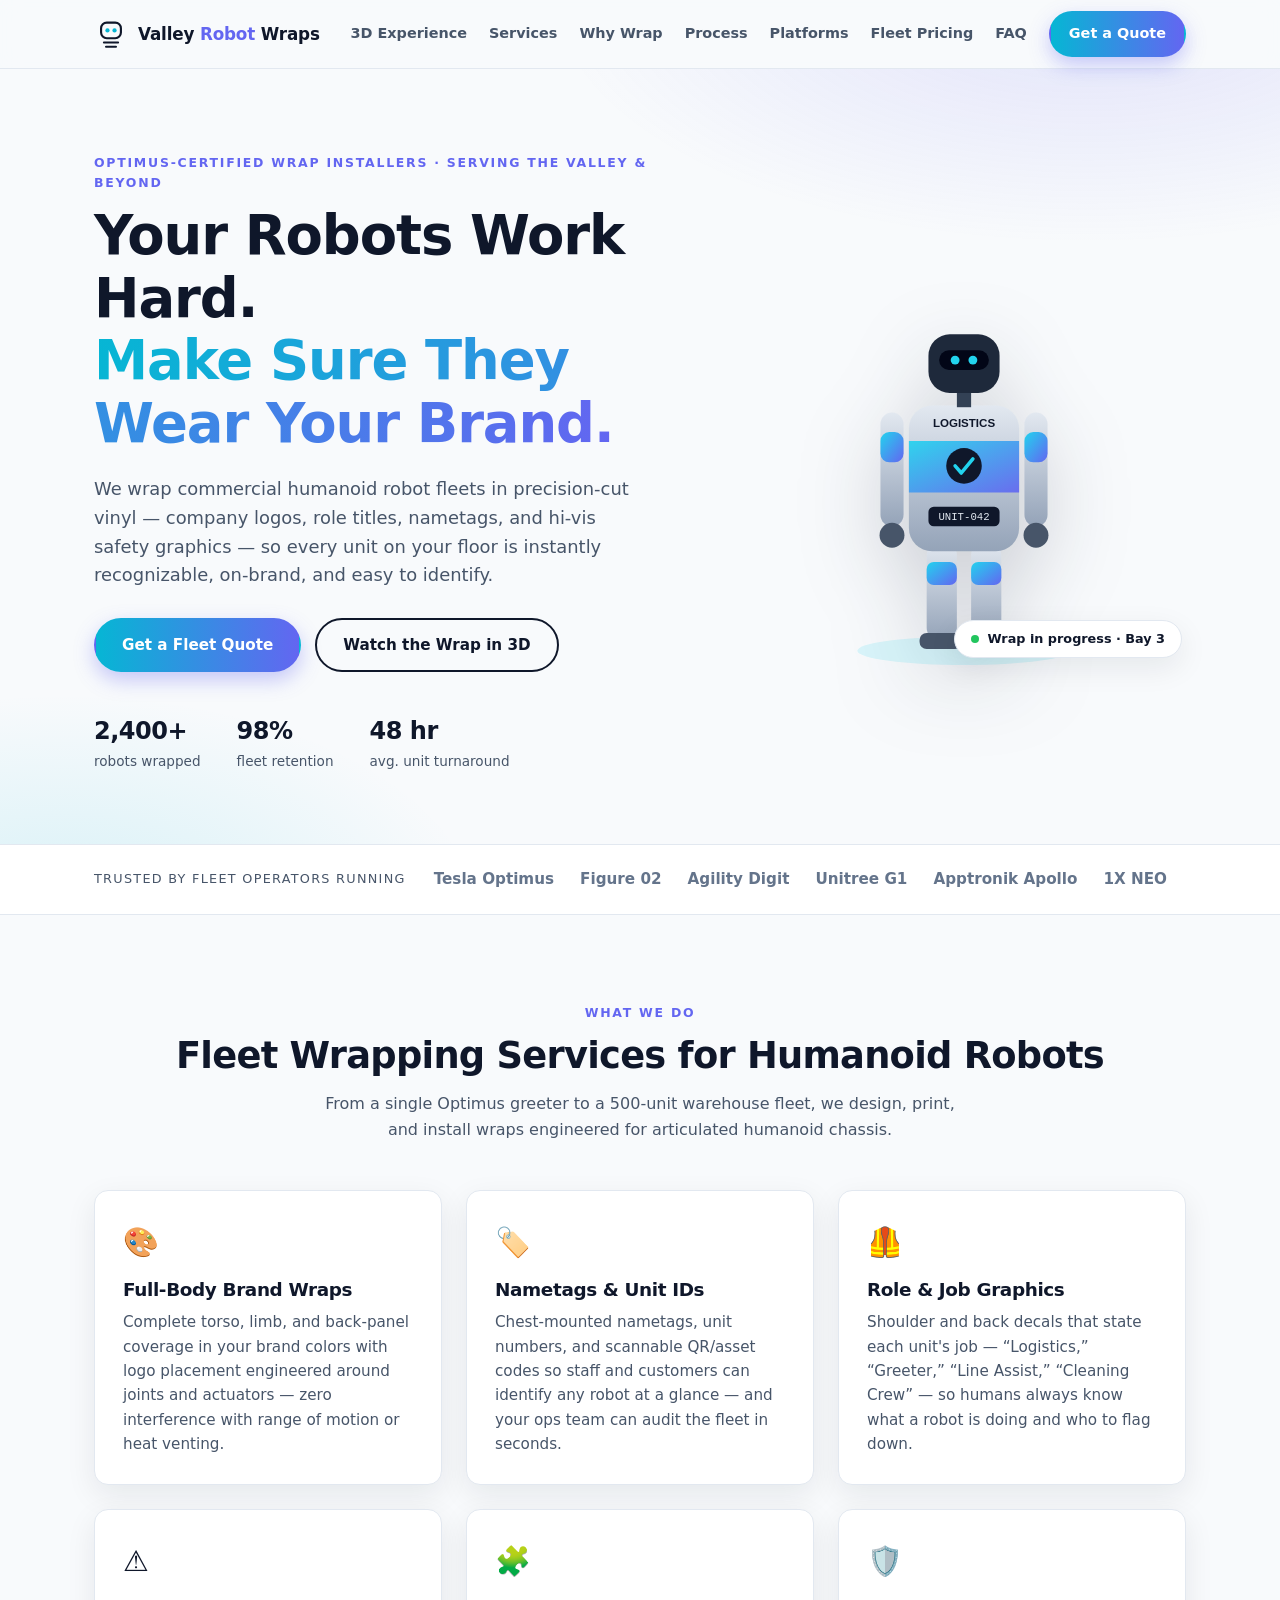
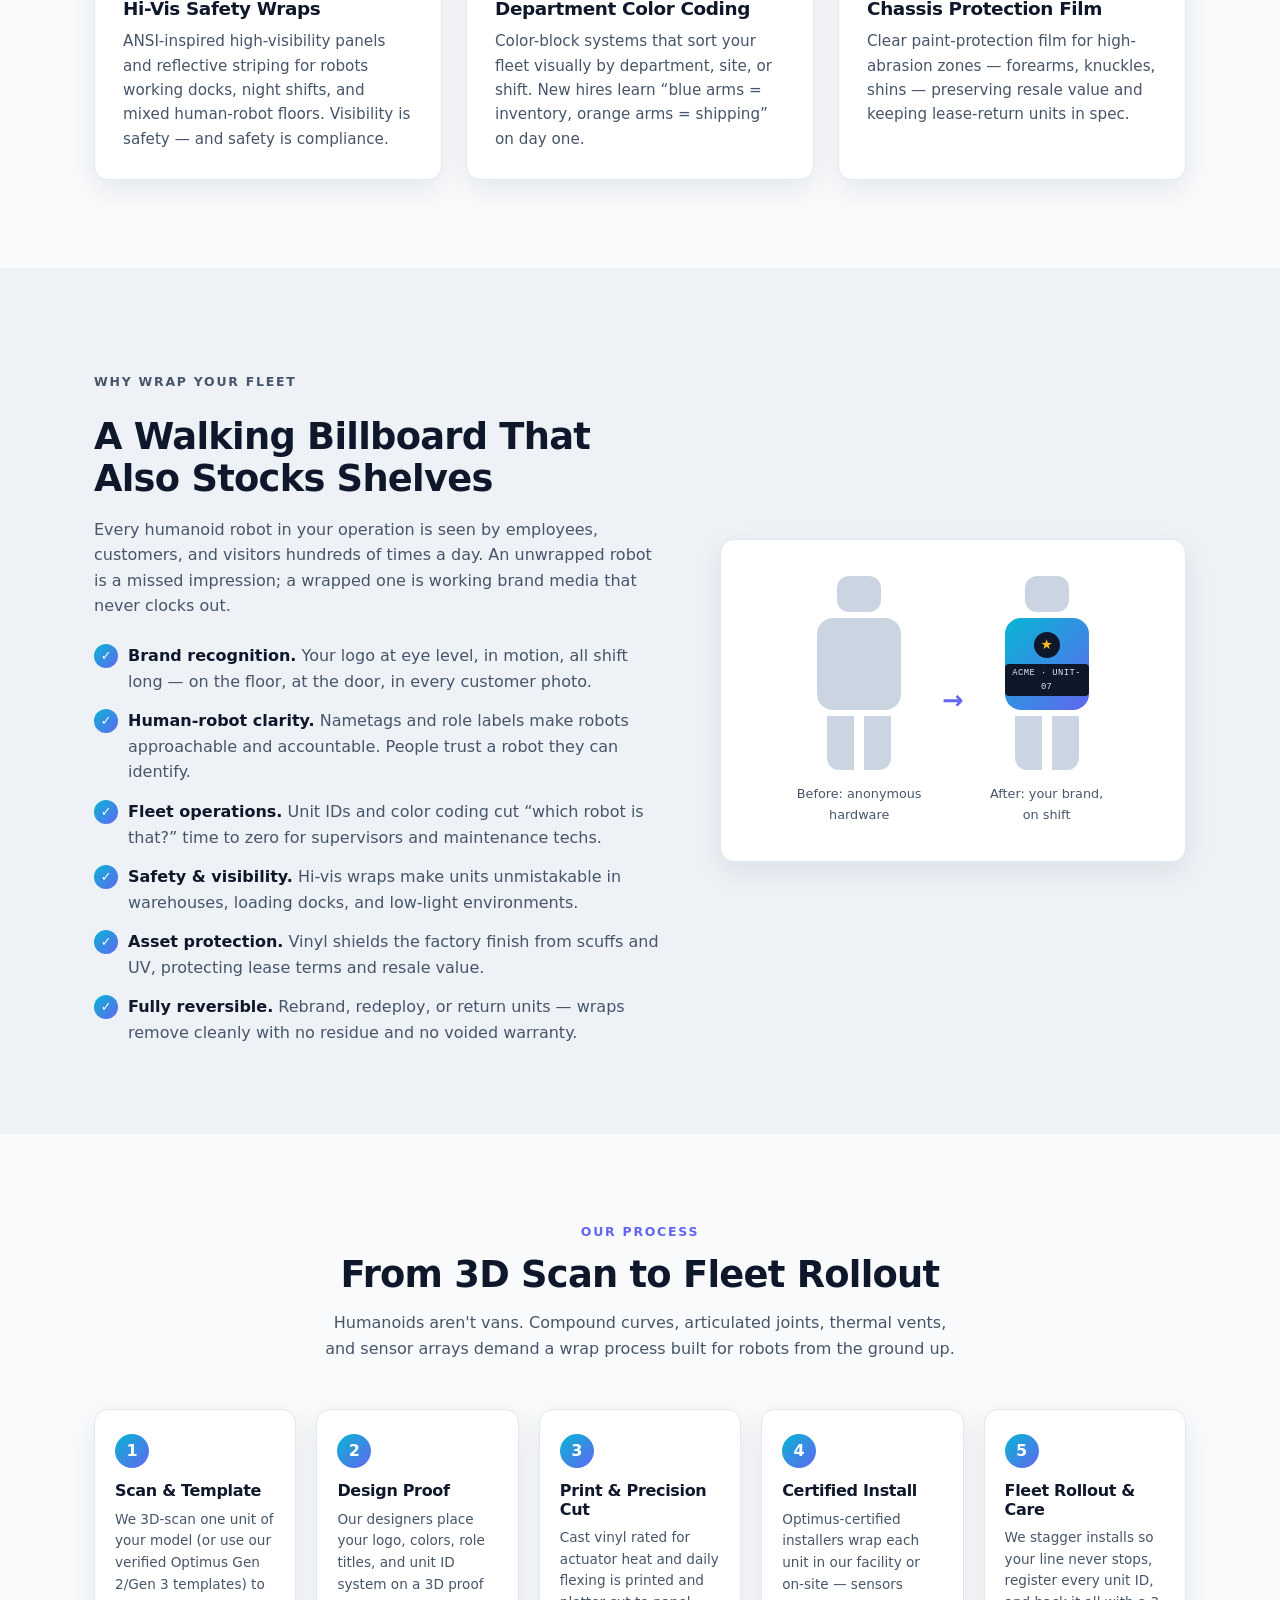
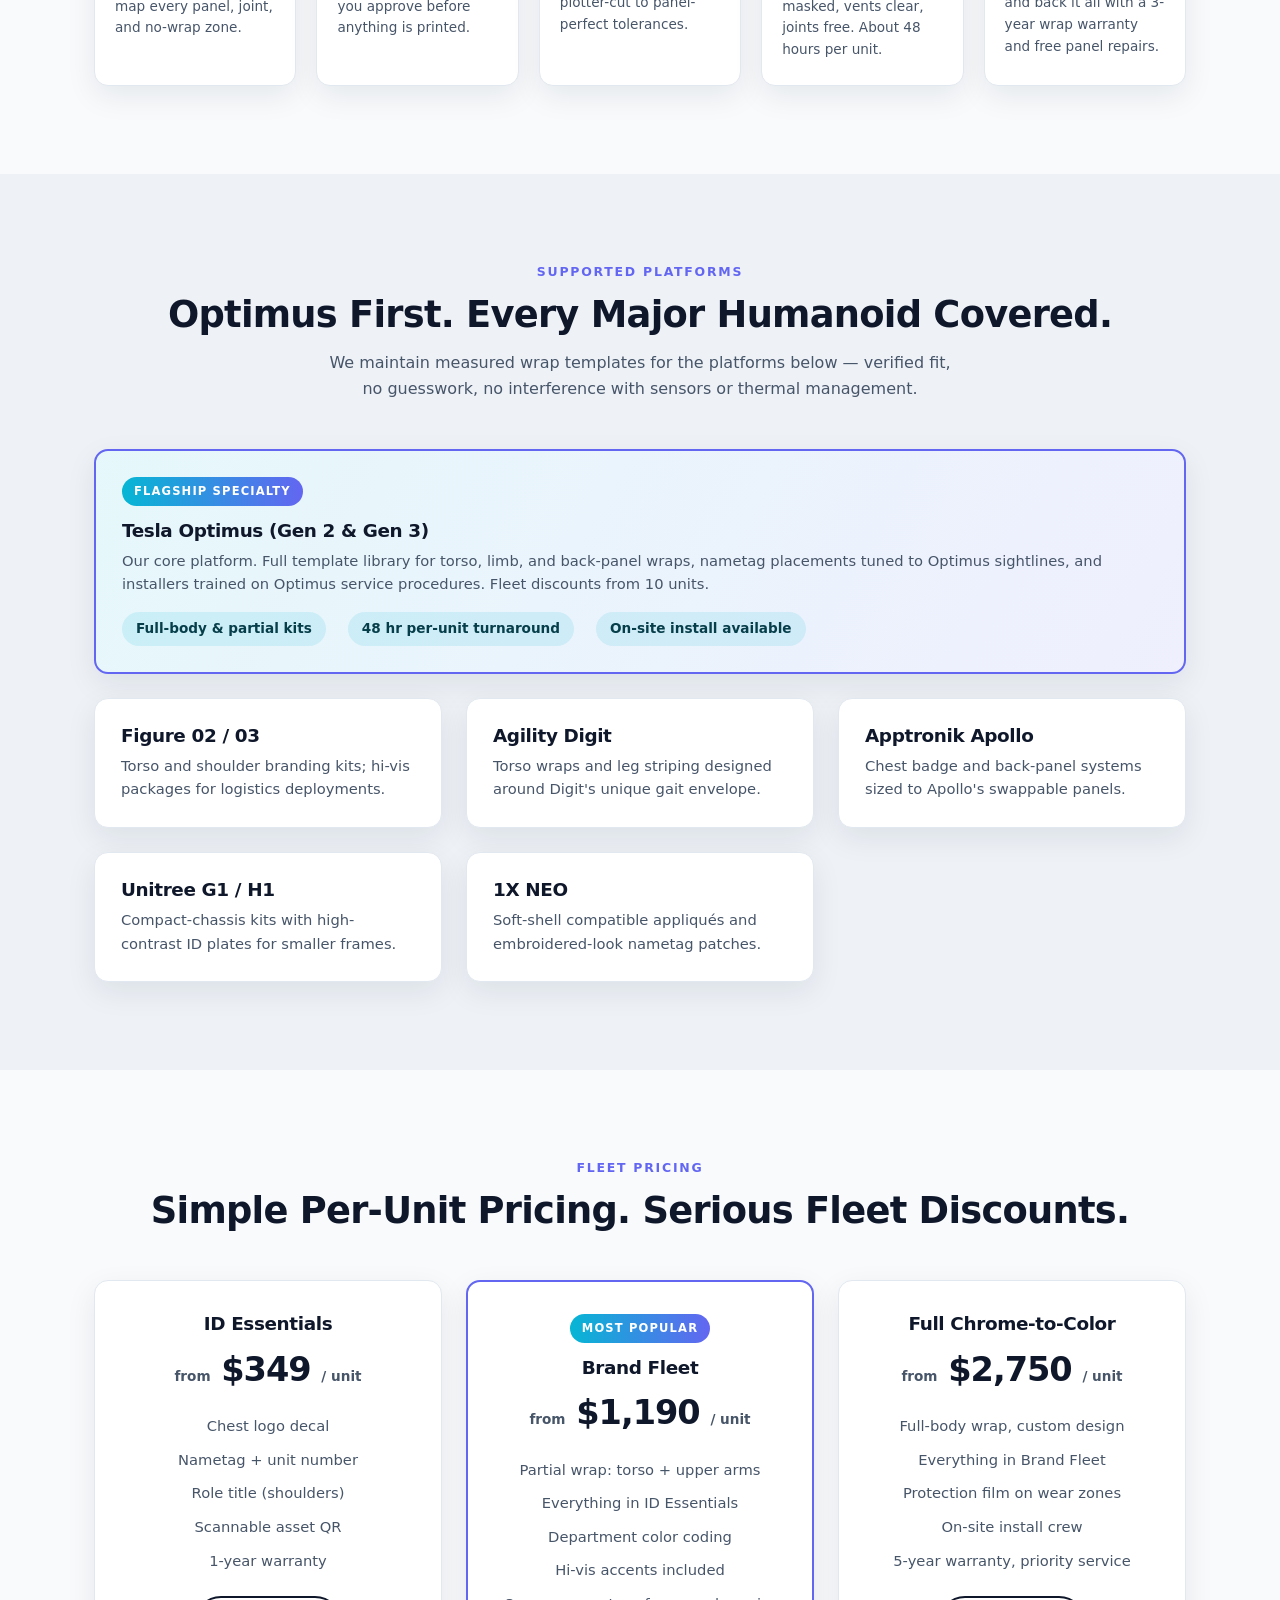
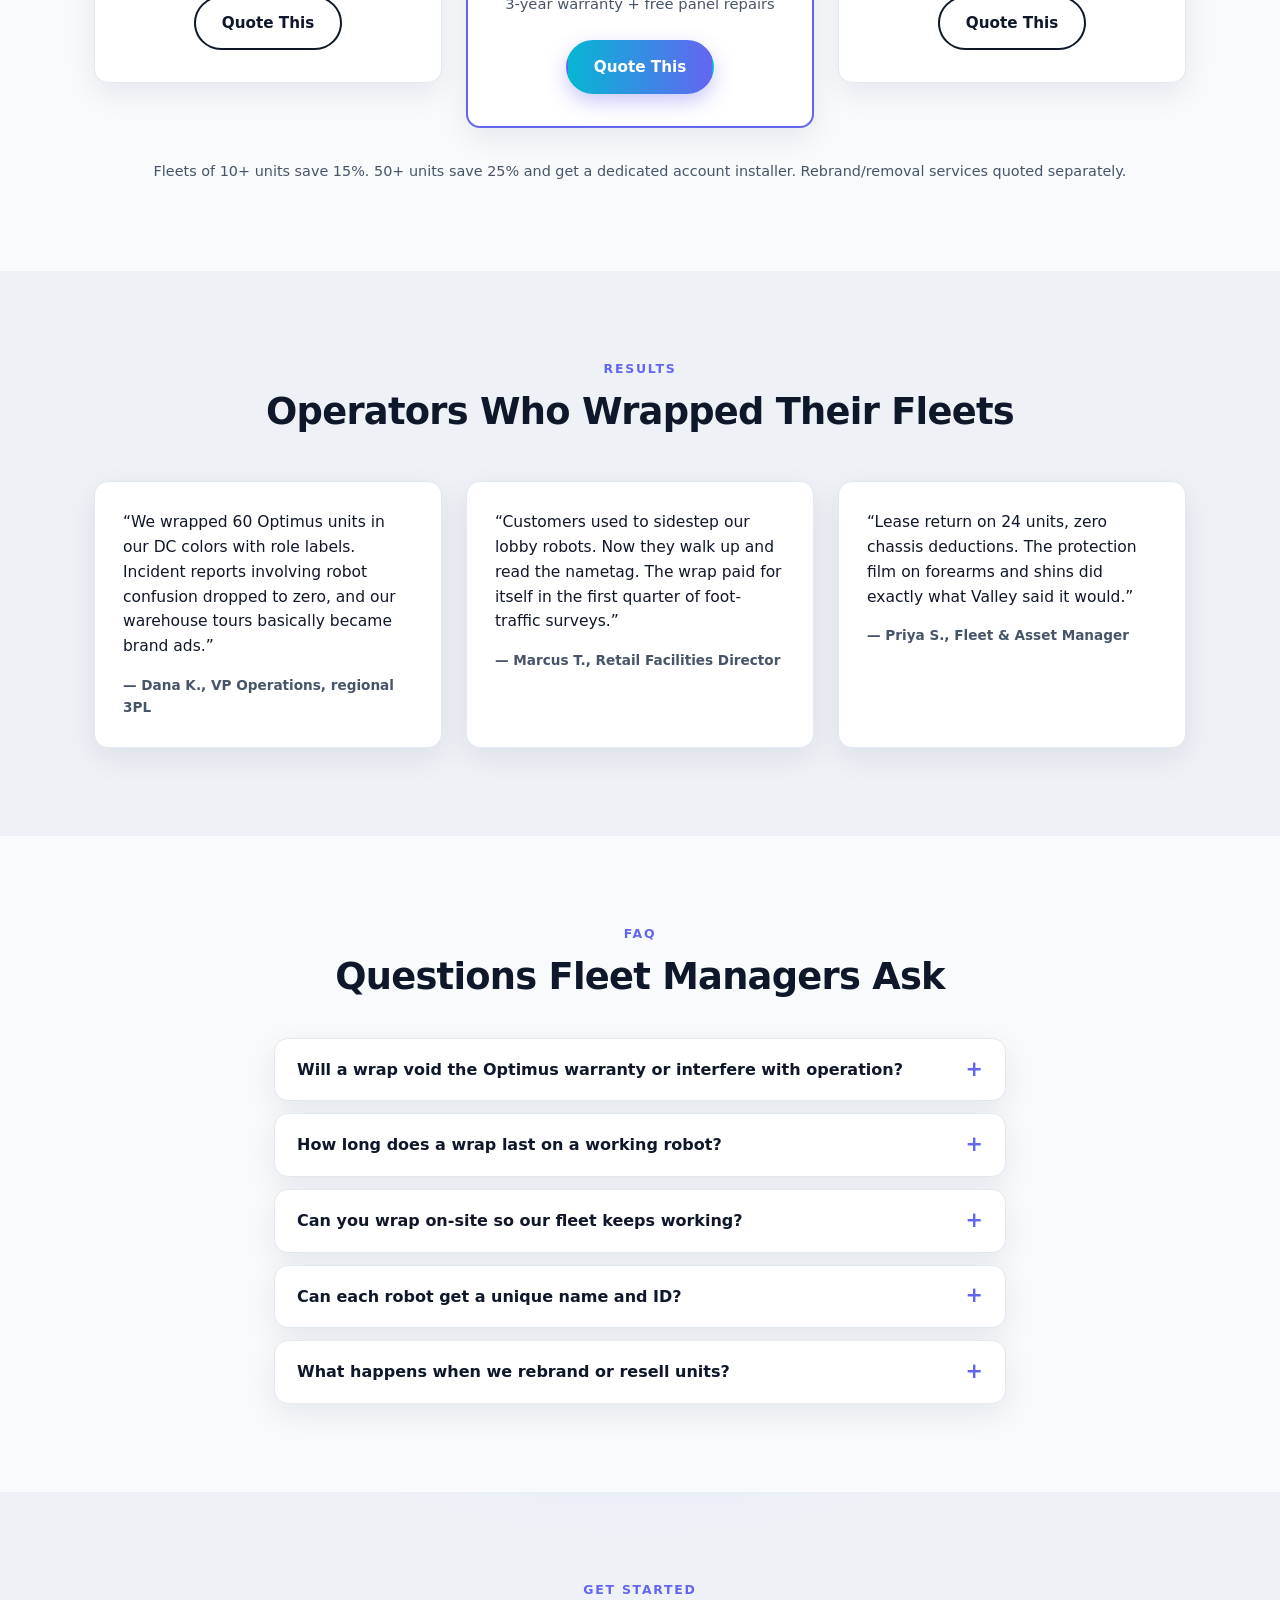
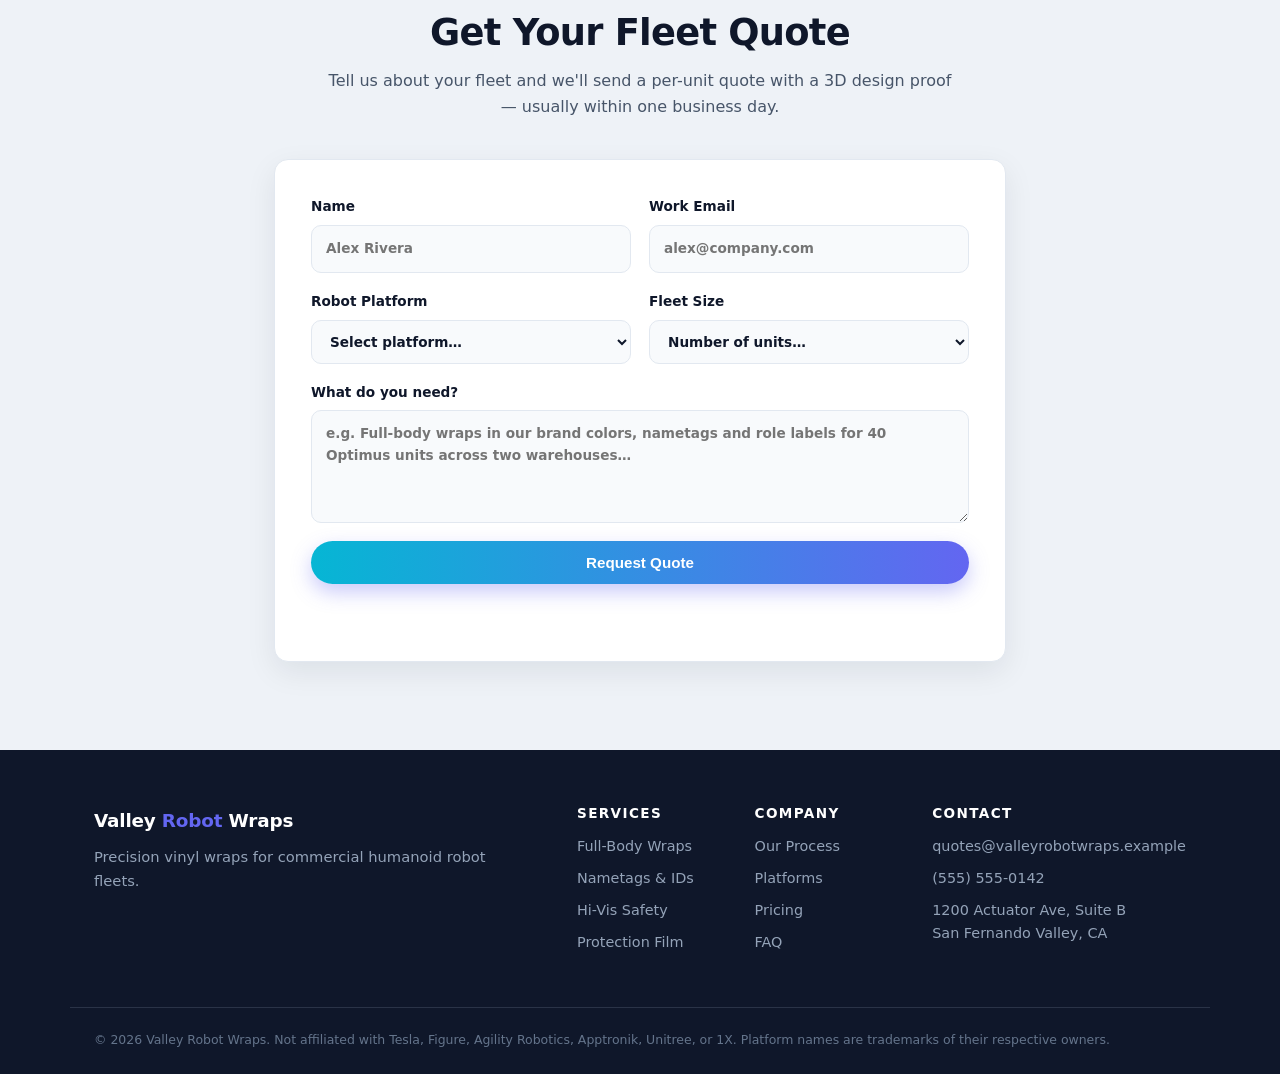
==== commit b31861dc: "Add scroll-driven 3D wrap experience with three.js and GSAP New experience.html: a full-screen WebGL" ====
--- a/index.html
+++ b/index.html
@@ -24,6 +24,7 @@
         <span class="logo-text">Valley <em>Robot</em> Wraps</span>
       </a>
       <nav class="site-nav" id="site-nav" aria-label="Main navigation">
+        <a href="experience.html">3D Experience</a>
         <a href="#services">Services</a>
         <a href="#why-wrap">Why Wrap</a>
         <a href="#process">Process</a>
@@ -52,7 +53,7 @@
           </p>
           <div class="hero-cta">
             <a class="btn btn-accent" href="#quote">Get a Fleet Quote</a>
-            <a class="btn btn-ghost" href="#process">See How It Works</a>
+            <a class="btn btn-ghost" href="experience.html">Watch the Wrap in 3D</a>
           </div>
           <ul class="hero-stats">
             <li><strong>2,400+</strong><span>robots wrapped</span></li>
